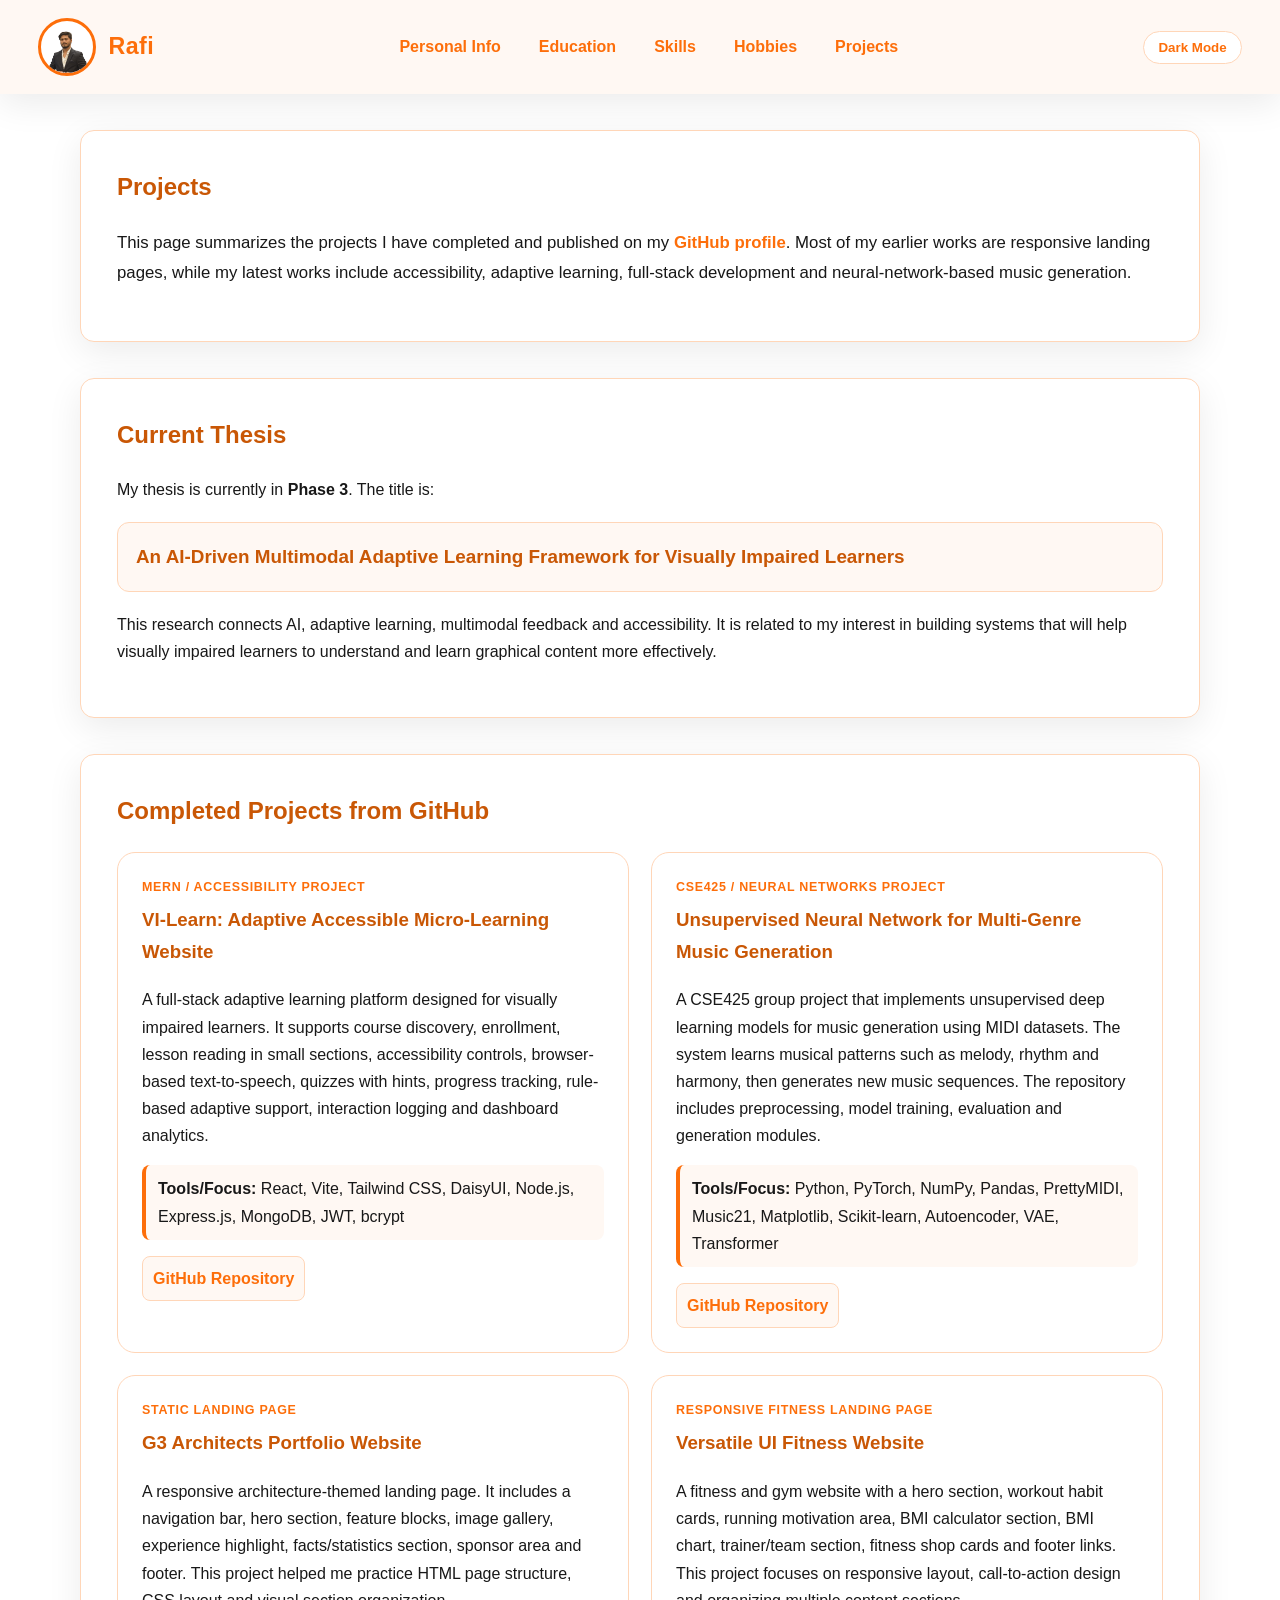
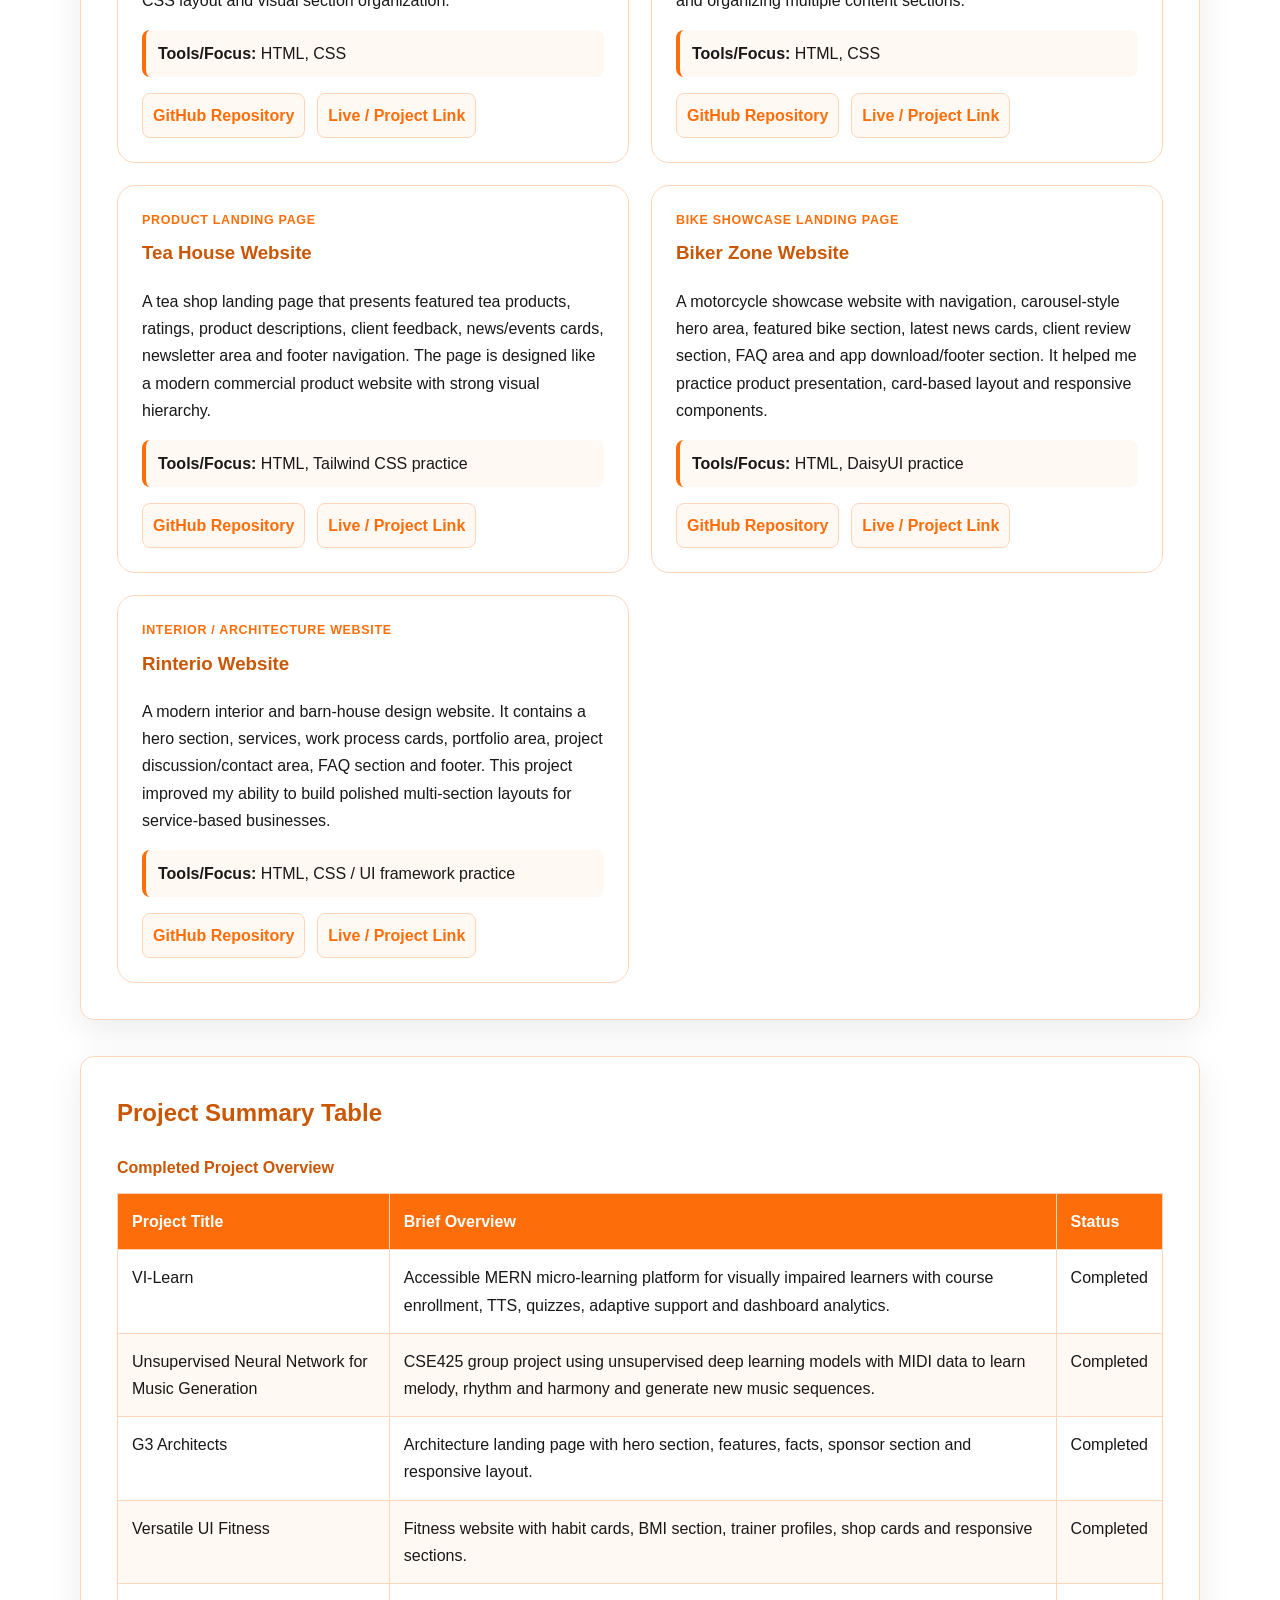
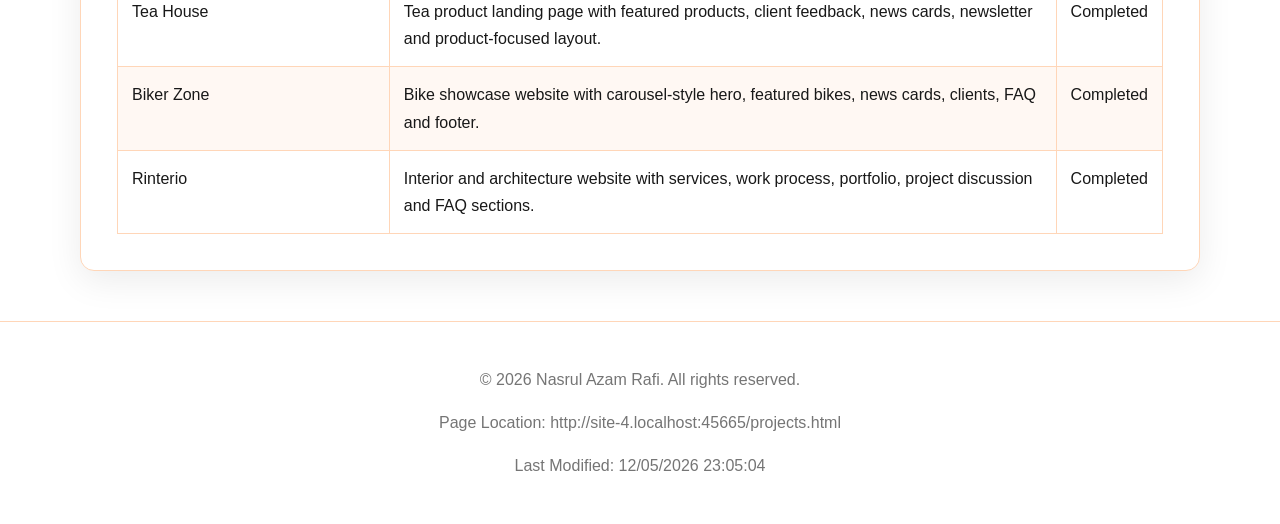
==== projects.html @ 4d0c7515 "added project.html where there are informations about my projects" ====
<!DOCTYPE html>
<html lang="en">
<head>
    <meta charset="UTF-8">
    <meta name="viewport" content="width=device-width, initial-scale=1.0">
    <meta name="description" content="Projects page of Nasrul Azam Rafi for CSE 391 personal homepage">
    <meta name="author" content="Nasrul Azam Rafi">
    <title>Nasrul Azam Rafi | Projects</title>
    <link rel="stylesheet" href="style.css">
    <style>
        .project-highlight {
            font-size: 1.05rem;
            line-height: 1.8;
        }
    </style>
</head>
<body>
    <header class="simple-header">
        <nav class="navbar" aria-label="Main navigation">
            <a href="index.html" class="brand">
                <img src="images/my-photo.png" alt="Profile photo of Nasrul Azam Rafi" class="nav-profile">
                <span>Rafi</span>
            </a>
            <ul class="nav-links">
                <li><a href="index.html#personal-info">Personal Info</a></li>
                <li><a href="index.html#education">Education</a></li>
                <li><a href="skills.html">Skills</a></li>
                <li><a href="index.html#hobbies">Hobbies</a></li>
                <li><a href="projects.html">Projects</a></li>
            </ul>
            <button class="theme-toggle" type="button" aria-label="Switch between dark and light mode">Dark Mode</button>
        </nav>
    </header>

    <main>
        <section class="content-section">
            <h1>Projects</h1>
            <p class="project-highlight">
                This page summarizes the projects I have completed and published on my
                <a href="https://github.com/Nasrul-Rafi/" target="_blank" rel="noopener">GitHub profile</a>.
                Most of my earlier works are responsive landing pages, while my latest works include accessibility,
                adaptive learning, full-stack development and neural-network-based music generation.
            </p>
        </section>

        <section class="content-section">
            <h2>Current Thesis</h2>
            <p>
                My thesis is currently in <strong>Phase 3</strong>. The title is:
            </p>
            <p class="thesis-title">
                An AI-Driven Multimodal Adaptive Learning Framework for Visually Impaired Learners
            </p>
            <p>
                This research connects AI, adaptive learning, multimodal feedback and accessibility. It is related to my
                interest in building systems that will help visually impaired learners to understand and learn graphical content more effectively.
            </p>
        </section>

        <section class="content-section">
            <h2>Completed Projects from GitHub</h2>
            <div class="project-grid">
                <article class="project-card">
                    <p class="project-type">MERN / Accessibility Project</p>
                    <h3>VI-Learn: Adaptive Accessible Micro-Learning Website</h3>
                    <p>A full-stack adaptive learning platform designed for visually impaired learners. It supports course discovery, enrollment, lesson reading in small sections, accessibility controls, browser-based text-to-speech, quizzes with hints, progress tracking, rule-based adaptive support, interaction logging and dashboard analytics.</p>
                    <p class="project-tools"><strong>Tools/Focus:</strong> React, Vite, Tailwind CSS, DaisyUI, Node.js, Express.js, MongoDB, JWT, bcrypt</p>
                    <div class="project-links">
                        <a href="https://github.com/Nasrul-Rafi/VI_Learners_Web" target="_blank" rel="noopener">GitHub Repository</a>
                    </div>
                </article>
                <article class="project-card">
                    <p class="project-type">CSE425 / Neural Networks Project</p>
                    <h3>Unsupervised Neural Network for Multi-Genre Music Generation</h3>
                    <p>A CSE425 group project that implements unsupervised deep learning models for music generation using MIDI datasets. The system learns musical patterns such as melody, rhythm and harmony, then generates new music sequences. The repository includes preprocessing, model training, evaluation and generation modules.</p>
                    <p class="project-tools"><strong>Tools/Focus:</strong> Python, PyTorch, NumPy, Pandas, PrettyMIDI, Music21, Matplotlib, Scikit-learn, Autoencoder, VAE, Transformer</p>
                    <div class="project-links">
                        <a href="https://github.com/Tarif205/Unsupervised-Neural-Network-for-Multi-Genre-Music-Generation" target="_blank" rel="noopener">GitHub Repository</a>
                    </div>
                </article>
                <article class="project-card">
                    <p class="project-type">Static Landing Page</p>
                    <h3>G3 Architects Portfolio Website</h3>
                    <p>A responsive architecture-themed landing page. It includes a navigation bar, hero section, feature blocks, image gallery, experience highlight, facts/statistics section, sponsor area and footer. This project helped me practice HTML page structure, CSS layout and visual section organization.</p>
                    <p class="project-tools"><strong>Tools/Focus:</strong> HTML, CSS</p>
                    <div class="project-links">
                        <a href="https://github.com/Nasrul-Rafi/g3-architech-portfolio-website" target="_blank" rel="noopener">GitHub Repository</a>
                        <a href="https://nasrul-rafi.github.io/g3-architech-portfolio-website/" target="_blank" rel="noopener">Live / Project Link</a>
                    </div>
                </article>
                <article class="project-card">
                    <p class="project-type">Responsive Fitness Landing Page</p>
                    <h3>Versatile UI Fitness Website</h3>
                    <p>A fitness and gym website with a hero section, workout habit cards, running motivation area, BMI calculator section, BMI chart, trainer/team section, fitness shop cards and footer links. This project focuses on responsive layout, call-to-action design and organizing multiple content sections.</p>
                    <p class="project-tools"><strong>Tools/Focus:</strong> HTML, CSS</p>
                    <div class="project-links">
                        <a href="https://github.com/Nasrul-Rafi/Versatile-ui-A2" target="_blank" rel="noopener">GitHub Repository</a>
                        <a href="https://nasrul-rafi.github.io/Versatile-ui-A2/" target="_blank" rel="noopener">Live / Project Link</a>
                    </div>
                </article>
                <article class="project-card">
                    <p class="project-type">Product Landing Page</p>
                    <h3>Tea House Website</h3>
                    <p>A tea shop landing page that presents featured tea products, ratings, product descriptions, client feedback, news/events cards, newsletter area and footer navigation. The page is designed like a modern commercial product website with strong visual hierarchy.</p>
                    <p class="project-tools"><strong>Tools/Focus:</strong> HTML, Tailwind CSS practice</p>
                    <div class="project-links">
                        <a href="https://github.com/Nasrul-Rafi/Tea-House-Website-using-Tailwind" target="_blank" rel="noopener">GitHub Repository</a>
                        <a href="https://nasrul-rafi.github.io/Tea-House-Website-using-Tailwind/" target="_blank" rel="noopener">Live / Project Link</a>
                    </div>
                </article>
                <article class="project-card">
                    <p class="project-type">Bike Showcase Landing Page</p>
                    <h3>Biker Zone Website</h3>
                    <p>A motorcycle showcase website with navigation, carousel-style hero area, featured bike section, latest news cards, client review section, FAQ area and app download/footer section. It helped me practice product presentation, card-based layout and responsive components.</p>
                    <p class="project-tools"><strong>Tools/Focus:</strong> HTML, DaisyUI practice</p>
                    <div class="project-links">
                        <a href="https://github.com/Nasrul-Rafi/Biker-Zone-with-daisyUI" target="_blank" rel="noopener">GitHub Repository</a>
                        <a href="https://nasrul-rafi.github.io/Biker-Zone-with-daisyUI/" target="_blank" rel="noopener">Live / Project Link</a>
                    </div>
                </article>
                <article class="project-card">
                    <p class="project-type">Interior / Architecture Website</p>
                    <h3>Rinterio Website</h3>
                    <p>A modern interior and barn-house design website. It contains a hero section, services, work process cards, portfolio area, project discussion/contact area, FAQ section and footer. This project improved my ability to build polished multi-section layouts for service-based businesses.</p>
                    <p class="project-tools"><strong>Tools/Focus:</strong> HTML, CSS / UI framework practice</p>
                    <div class="project-links">
                        <a href="https://github.com/Nasrul-Rafi/Rinterio-Website-A3" target="_blank" rel="noopener">GitHub Repository</a>
                        <a href="https://nasrul-rafi.github.io/Rinterio-Website-A3/" target="_blank" rel="noopener">Live / Project Link</a>
                    </div>
                </article>
            </div>
        </section>

        <section class="content-section">
            <h2>Project Summary Table</h2>
            <div class="table-wrapper">
                <table>
                    <caption>Completed Project Overview</caption>
                    <thead>
                        <tr>
                            <th>Project Title</th>
                            <th>Brief Overview</th>
                            <th>Status</th>
                        </tr>
                    </thead>
                    <tbody>
                        <tr>
                            <td>VI-Learn</td>
                            <td>Accessible MERN micro-learning platform for visually impaired learners with course enrollment, TTS, quizzes, adaptive support and dashboard analytics.</td>
                            <td>Completed </td>
                        </tr>
                        <tr>
                            <td>Unsupervised Neural Network for Music Generation</td>
                            <td>CSE425 group project using unsupervised deep learning models with MIDI data to learn melody, rhythm and harmony and generate new music sequences.</td>
                            <td>Completed</td>
                        </tr>
                        <tr>
                            <td>G3 Architects</td>
                            <td>Architecture landing page with hero section, features, facts, sponsor section and responsive layout.</td>
                            <td>Completed</td>
                        </tr>
                        <tr>
                            <td>Versatile UI Fitness</td>
                            <td>Fitness website with habit cards, BMI section, trainer profiles, shop cards and responsive sections.</td>
                            <td>Completed</td>
                        </tr>
                        <tr>
                            <td>Tea House</td>
                            <td>Tea product landing page with featured products, client feedback, news cards, newsletter and product-focused layout.</td>
                            <td>Completed</td>
                        </tr>
                        <tr>
                            <td>Biker Zone</td>
                            <td>Bike showcase website with carousel-style hero, featured bikes, news cards, clients, FAQ and footer.</td>
                            <td>Completed</td>
                        </tr>
                        <tr>
                            <td>Rinterio</td>
                            <td>Interior and architecture website with services, work process, portfolio, project discussion and FAQ sections.</td>
                            <td>Completed</td>
                        </tr>
                    </tbody>
                </table>
            </div>
        </section>
    </main>

    <footer class="site-footer">
        <p>&copy; <span id="year"></span> Nasrul Azam Rafi. All rights reserved.</p>
        <p id="pageLocation">Page Location: </p>
        <p id="lastModified">Last Modified: </p>
    </footer>

    <script src="script.js"></script>
</body>
</html>
---- style.css ----
/*
    CSE 391 Assignment 1
    Personal Homepage Styling
    No external CSS library or framework is used.
*/

:root {
    --bg-color: #ffffff;
    --card-color: #ffffff;
    --text-color: #181818;
    --muted-color: #757575;
    --primary-color: #FD6E0A;
    --primary-dark: #c95705;
    --accent-color: #FFF8F3;
    --accent-strong: #FFE2CC;
    --border-color: #FFD6B8;
    --shadow: 0 10px 35px rgba(0, 0, 0, 0.08);
}

body.dark-mode {
    --bg-color: #111111;
    --card-color: #1d1d1d;
    --text-color: #f5f5f5;
    --muted-color: #c6c6c6;
    --primary-color: #ff8a34;
    --primary-dark: #ffb06f;
    --accent-color: #211a15;
    --accent-strong: #3a2518;
    --border-color: #5c371f;
    --shadow: 0 12px 35px rgba(0, 0, 0, 0.35);
}

* {
    box-sizing: border-box;
}

html {
    scroll-behavior: smooth;
}

body {
    margin: 0;
    font-family: Arial, Helvetica, sans-serif;
    background: var(--bg-color);
    color: var(--text-color);
    line-height: 1.7;
}

a {
    color: var(--primary-color);
    text-decoration: none;
    font-weight: 600;
}

a:hover {
    color: var(--primary-dark);
    text-decoration: underline;
}

.site-header {
    min-height: 100vh;
    background-color: var(--accent-color);
    background-image: url("images/developer.png"), url("images/header_bg.png");
    background-repeat: no-repeat, no-repeat;
    background-position: left 15px top 85px, bottom right;
    background-size: auto 72%, min(50%, 620px);
}

.simple-header {
    background: var(--accent-color);
    box-shadow: var(--shadow);
}

.navbar {
    width: min(1240px, 94%);
    margin: 0 auto;
    padding: 18px 0;
    display: flex;
    align-items: center;
    justify-content: space-between;
    gap: 35px;
}

.brand {
    display: inline-flex;
    align-items: center;
    gap: 12px;
    color: var(--primary-color);
    text-decoration: none;
    font-size: 1.45rem;
    font-weight: 800;
    letter-spacing: 0.5px;
}

.brand:hover {
    color: var(--primary-dark);
    text-decoration: none;
}

.nav-profile {
    width: 58px;
    height: 58px;
    border-radius: 50%;
    object-fit: cover;
    object-position: top center;
    border: 3px solid var(--primary-color);
    background: var(--card-color);
}

.brand span {
    line-height: 1;
}

.nav-links {
    list-style: none;
    display: flex;
    flex-wrap: wrap;
    justify-content: flex-end;
    gap: 18px;
    padding: 0;
    margin: 0;
}
.nav-links a {
    padding: 8px 10px;
    border-radius: 8px;
    transition: background 0.3s ease, transform 0.3s ease;
}

.nav-links a:hover {
    background: var(--accent-strong);
    transform: translateY(-2px);
    text-decoration: none;
}

.theme-toggle {
    border: 1px solid var(--border-color);
    border-radius: 20px;
    background: var(--card-color);
    color: var(--primary-color);
    padding: 8px 14px;
    font-weight: 700;
    cursor: pointer;
    transition: background 0.3s ease, color 0.3s ease, transform 0.3s ease;
}

.theme-toggle:hover {
    background: var(--accent-strong);
    color: var(--primary-dark);
    transform: translateY(-2px);
}

.primary-button,
.contact-form button {
    display: inline-block;
    border: 0;
    border-radius: 8px;
    background: var(--primary-color);
    color: white;
    padding: 10px 18px;
    font-weight: 700;
    cursor: pointer;
    transition: transform 0.3s ease, background 0.3s ease, box-shadow 0.3s ease;
}

.primary-button:hover,
.contact-form button:hover {
    background: var(--primary-dark);
    transform: translateY(-2px);
    box-shadow: var(--shadow);
    text-decoration: none;
}

.hero {
    width: min(1240px, 94%);
    margin: 0 auto;
    padding: 95px 0 80px;
    display: grid;
    grid-template-columns: 1.35fr 0.65fr;
    gap: 80px;
    align-items: center;
}

.small-heading {
    color: var(--primary-color);
    font-weight: 800;
    text-transform: uppercase;
    letter-spacing: 1.2px;
}

.hero h1 {
    font-size: clamp(2.6rem, 6vw, 5rem);
    line-height: 1.05;
    margin: 10px 0;
}

.tagline {
    font-size: 1.25rem;
    color: var(--muted-color);
}

.intro-highlight {
    font-size: 1.05rem;
}

.profile-card {
    background: var(--card-color);
    padding: 18px;
    border-radius: 24px;
    box-shadow: var(--shadow);
    animation: fadeInUp 0.9s ease both;
    display: flex;
    justify-content: center;
    align-items: center;
}

.profile-photo {
    width: 100%;
    max-width: 360px;
    height: 430px;
    object-fit: contain;
    object-position: bottom center;
    border-radius: 18px;
    background: var(--accent-color);
    border: 4px solid var(--accent-strong);
    display: block;
}


figcaption {
    color: var(--muted-color);
    margin-top: 8px;
    font-size: 0.9rem;
}

.content-section {
    width: min(1120px, 92%);
    margin: 36px auto;
    padding: 36px;
    background: var(--card-color);
    border: 1px solid var(--border-color);
    border-radius: 14px;
    box-shadow: var(--shadow);
}

.content-section h1,
.content-section h2 {
    margin-top: 0;
    color: var(--primary-dark);
}

.two-column {
    display: grid;
    grid-template-columns: 1.4fr 0.6fr;
    gap: 30px;
}

.quick-facts {
    background: var(--accent-color);
    padding: 22px;
    border-radius: 18px;
}

.quick-facts ul,
.favorite-list {
    padding-left: 22px;
}

.colored-text {
    color: var(--primary-color);
    font-weight: 800;
    font-size: 1.08rem;
}

.small-text {
    display: block;
    margin-top: 6px;
    font-size: 0.9rem;
    color: var(--muted-color);
}

blockquote {
    background: var(--accent-color);
    border-left: 5px solid var(--primary-color);
    margin: 24px 0;
    padding: 20px;
    font-size: 1.15rem;
    border-radius: 12px;
}

.thesis-title {
    background: var(--accent-color);
    border: 1px solid var(--border-color);
    color: var(--primary-dark);
    padding: 18px;
    border-radius: 12px;
    font-size: 1.18rem;
    font-weight: 800;
}

.table-wrapper {
    width: 100%;
    overflow-x: auto;
}

table {
    width: 100%;
    border-collapse: collapse;
    min-width: 680px;
}

caption {
    caption-side: top;
    text-align: left;
    font-weight: 800;
    margin-bottom: 12px;
    color: var(--primary-dark);
}

th,
td {
    border: 1px solid var(--border-color);
    padding: 14px;
    text-align: left;
    vertical-align: top;
}

th {
    background: var(--primary-color);
    color: white;
}

tbody tr:nth-child(even) {
    background: var(--accent-color);
}

tbody tr:hover {
    background: rgba(253, 110, 10, 0.15);
}

.card-grid {
    display: grid;
    grid-template-columns: repeat(3, 1fr);
    gap: 22px;
}

.skill-card,
.link-categories article {
    padding: 24px;
    border: 1px solid var(--border-color);
    border-radius: 18px;
    background: var(--bg-color);
    transition: transform 0.3s ease, box-shadow 0.3s ease;
}

.skill-card:hover,
.link-categories article:hover {
    transform: translateY(-6px);
    box-shadow: var(--shadow);
}

.link-categories {
    display: grid;
    grid-template-columns: repeat(3, 1fr);
    gap: 22px;
}



.contact-form {
    display: grid;
    gap: 12px;
}

.contact-form label {
    font-weight: 700;
}

.contact-form input,
.contact-form textarea {
    width: 100%;
    padding: 12px 14px;
    border: 1px solid var(--border-color);
    border-radius: 10px;
    background: var(--bg-color);
    color: var(--text-color);
    font: inherit;
}

.contact-form input:focus,
.contact-form textarea:focus {
    outline: 3px solid var(--accent-color);
    border-color: var(--primary-color);
}

.site-footer {
    margin-top: 50px;
    padding: 28px 5%;
    text-align: center;
    background: var(--card-color);
    border-top: 1px solid var(--border-color);
    color: var(--muted-color);
}

@keyframes fadeInUp {
    from {
        opacity: 0;
        transform: translateY(25px);
    }
    to {
        opacity: 1;
        transform: translateY(0);
    }
}

@media (max-width: 900px) {
    .navbar,
    .hero,
    .two-column,
    .card-grid,
    .link-categories,
    .project-grid {
        grid-template-columns: 1fr;
    }

    .navbar {
        flex-direction: column;
    }

    .hero {
        padding: 45px 0;
    }
}

@media (max-width: 560px) {
    .content-section {
        padding: 24px;
    }

    .nav-links {
        flex-direction: column;
        align-items: center;
    }

    .hero h1 {
        font-size: 2.4rem;
    }
}


.project-grid {
    display: grid;
    grid-template-columns: repeat(2, 1fr);
    gap: 22px;
}

.project-card {
    padding: 24px;
    border: 1px solid var(--border-color);
    border-radius: 18px;
    background: var(--bg-color);
    transition: transform 0.3s ease, box-shadow 0.3s ease;
}

.project-card:hover {
    transform: translateY(-6px);
    box-shadow: var(--shadow);
}

.project-card h3 {
    color: var(--primary-dark);
    margin-top: 6px;
}

.project-type {
    color: var(--primary-color);
    font-weight: 800;
    text-transform: uppercase;
    letter-spacing: 0.7px;
    font-size: 0.78rem;
    margin: 0;
}

.project-tools {
    background: var(--accent-color);
    border-left: 4px solid var(--primary-color);
    padding: 10px 12px;
    border-radius: 8px;
}

.project-links {
    display: flex;
    flex-wrap: wrap;
    gap: 12px;
    margin-top: 14px;
}

.project-links a {
    border: 1px solid var(--border-color);
    border-radius: 8px;
    padding: 8px 10px;
    background: var(--accent-color);
}

.project-links a:hover {
    background: var(--accent-strong);
    text-decoration: none;
}

.compact-projects .project-card p {
    font-size: 0.95rem;
}

.footer-academic-links {
    margin: 8px auto 12px;
    max-width: 760px;
    font-size: 0.95rem;
}

.footer-academic-links a {
    font-weight: 700;
    color: var(--primary-color);
    text-decoration: underline;
}

.footer-academic-links a:hover {
    color: var(--primary-dark);
}


.section-action {
    margin-top: 24px;
}
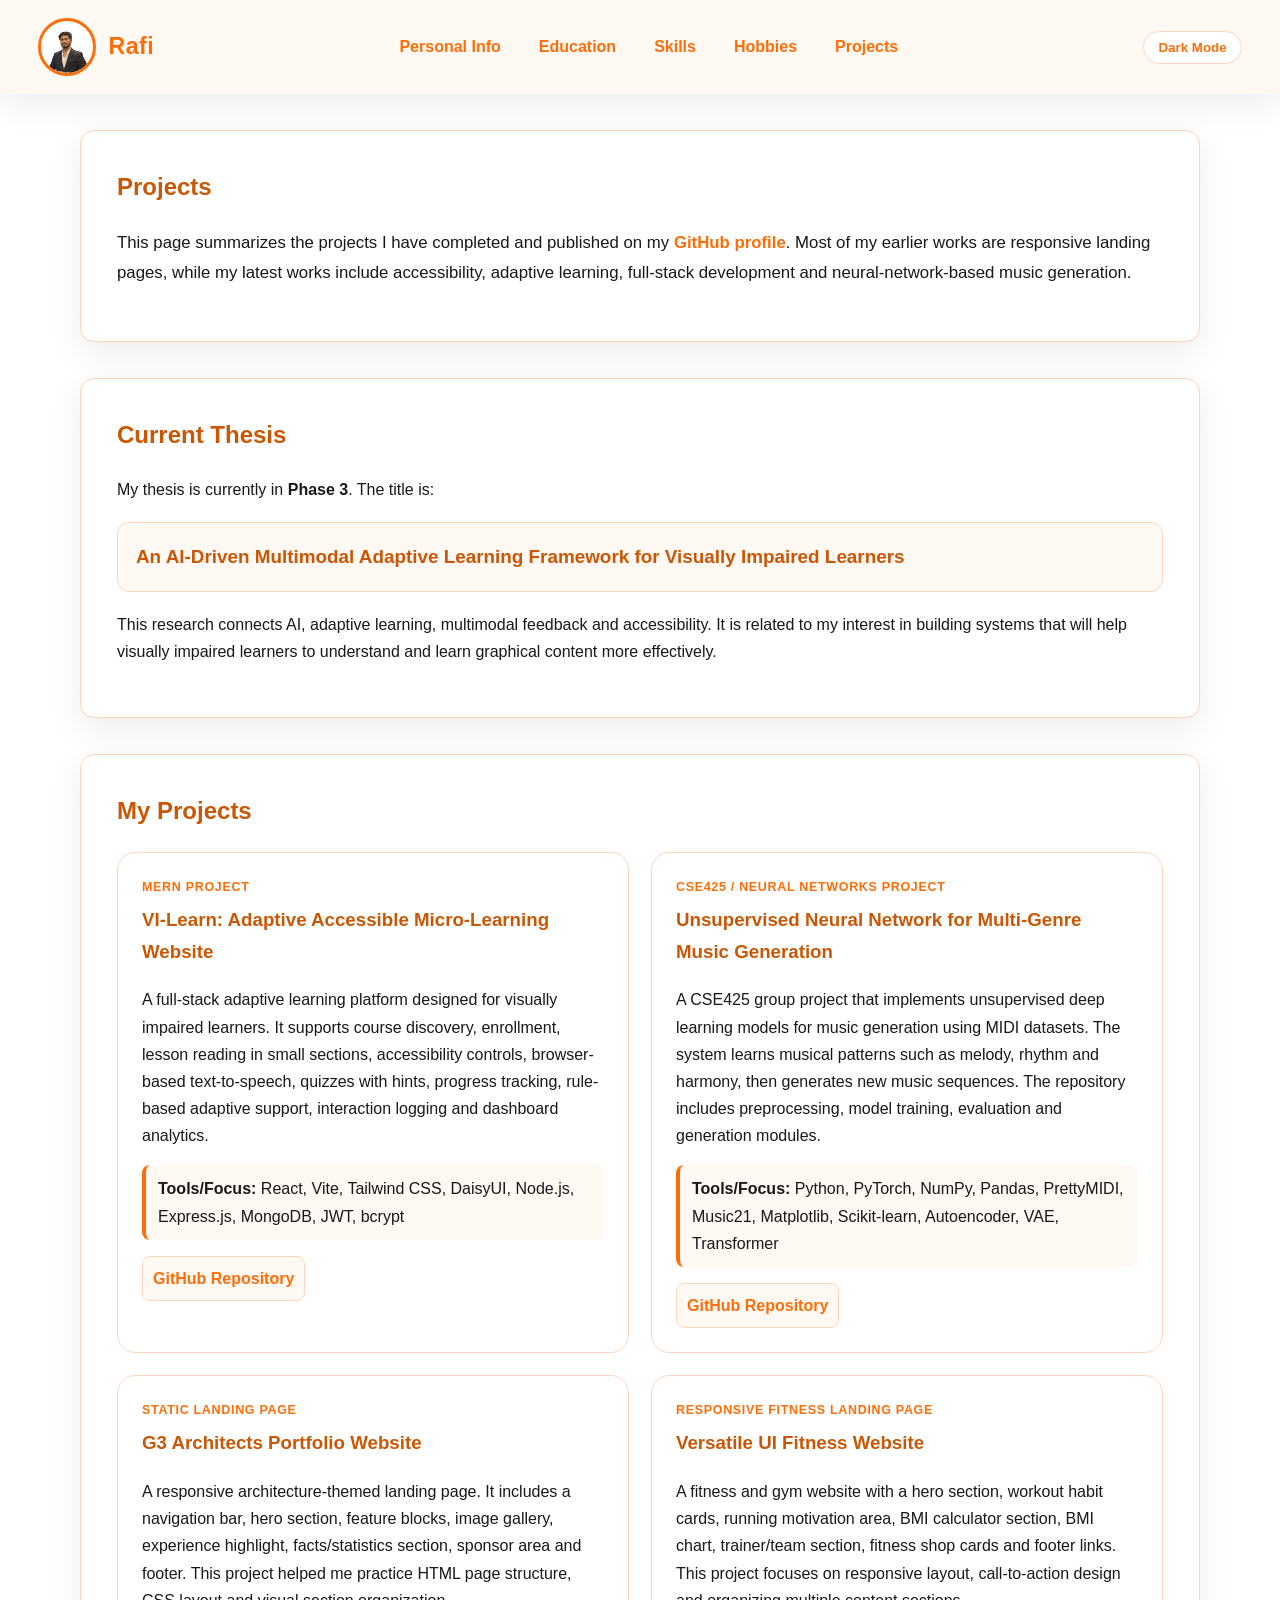
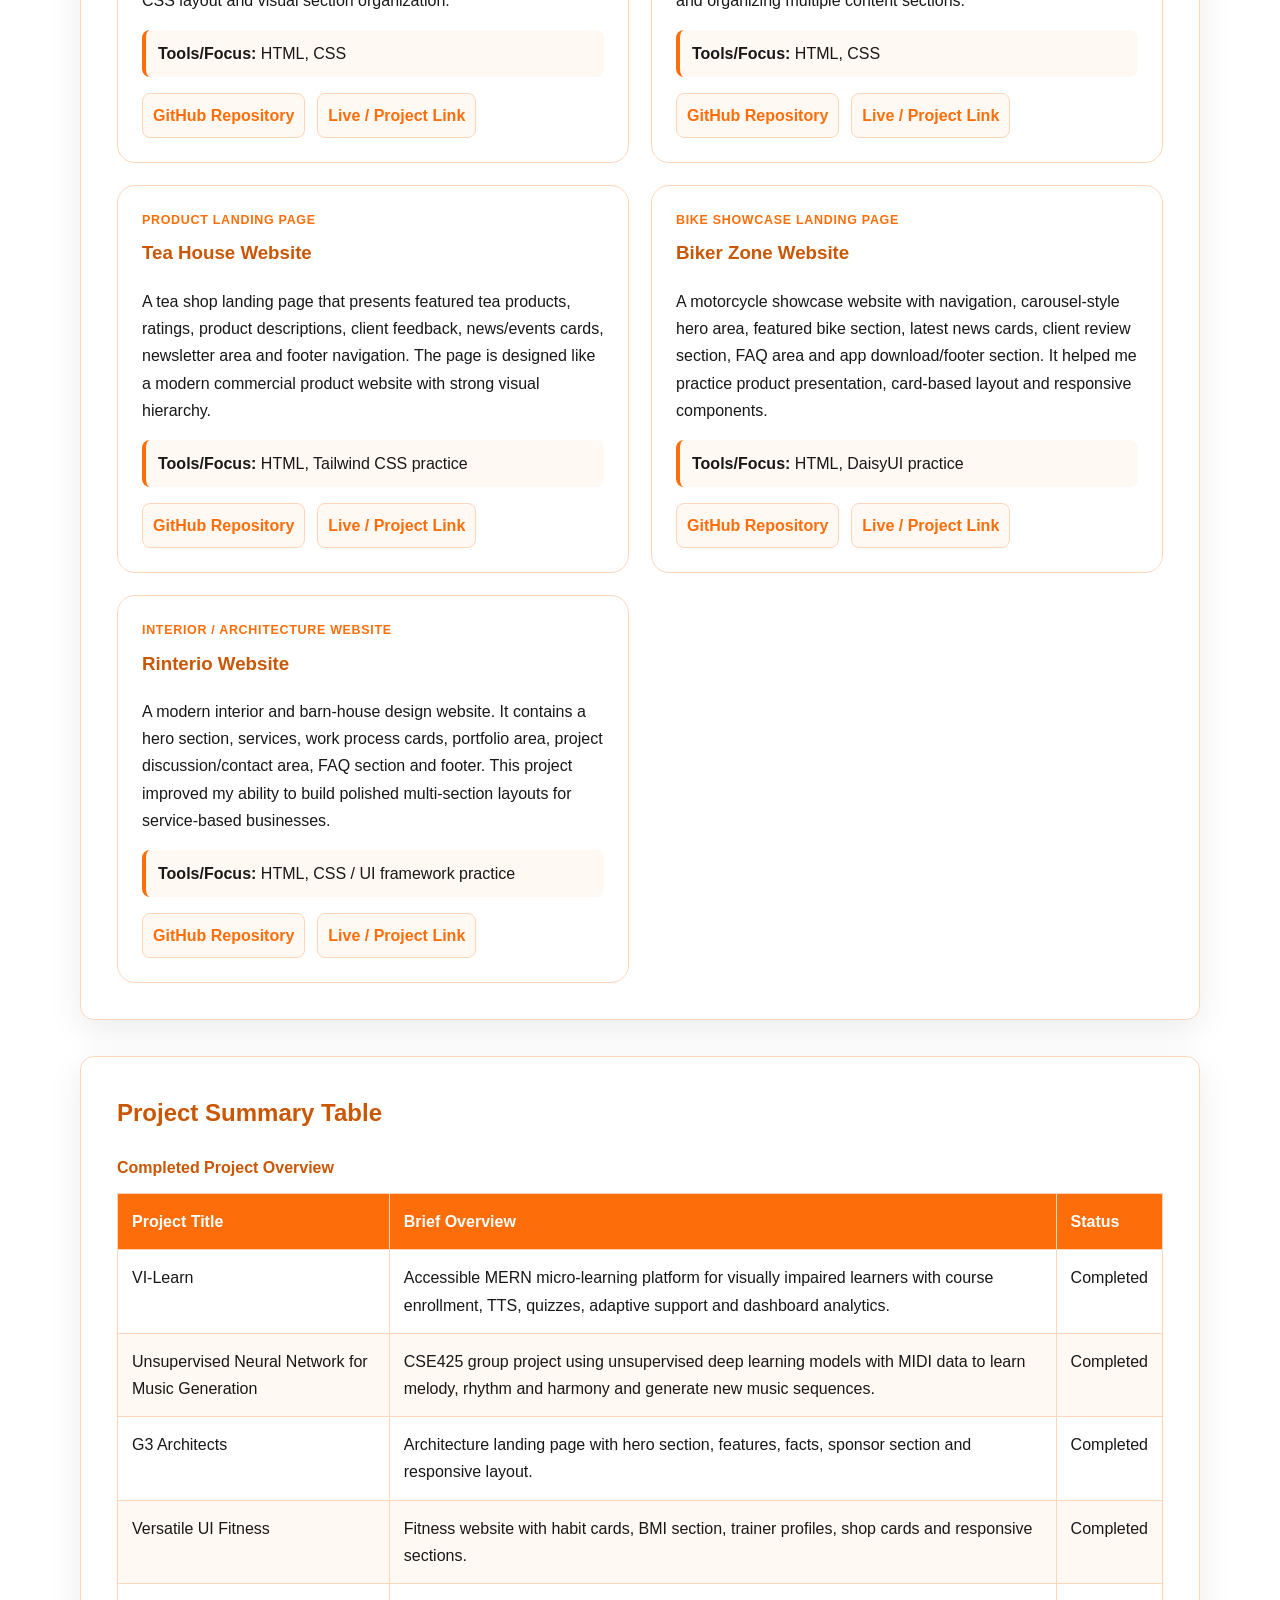
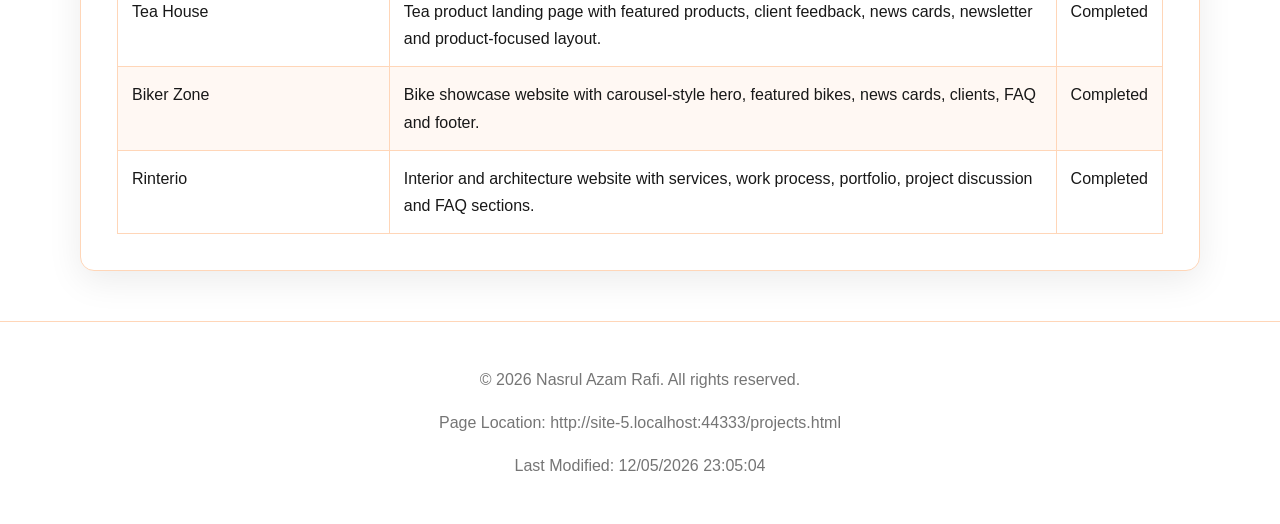
==== commit 0da86f0b: "projects page is added" ====
--- a/projects.html
+++ b/projects.html
@@ -58,10 +58,10 @@
         </section>
 
         <section class="content-section">
-            <h2>Completed Projects from GitHub</h2>
+            <h2>My Projects</h2>
             <div class="project-grid">
                 <article class="project-card">
-                    <p class="project-type">MERN / Accessibility Project</p>
+                    <p class="project-type">MERN Project</p>
                     <h3>VI-Learn: Adaptive Accessible Micro-Learning Website</h3>
                     <p>A full-stack adaptive learning platform designed for visually impaired learners. It supports course discovery, enrollment, lesson reading in small sections, accessibility controls, browser-based text-to-speech, quizzes with hints, progress tracking, rule-based adaptive support, interaction logging and dashboard analytics.</p>
                     <p class="project-tools"><strong>Tools/Focus:</strong> React, Vite, Tailwind CSS, DaisyUI, Node.js, Express.js, MongoDB, JWT, bcrypt</p>
